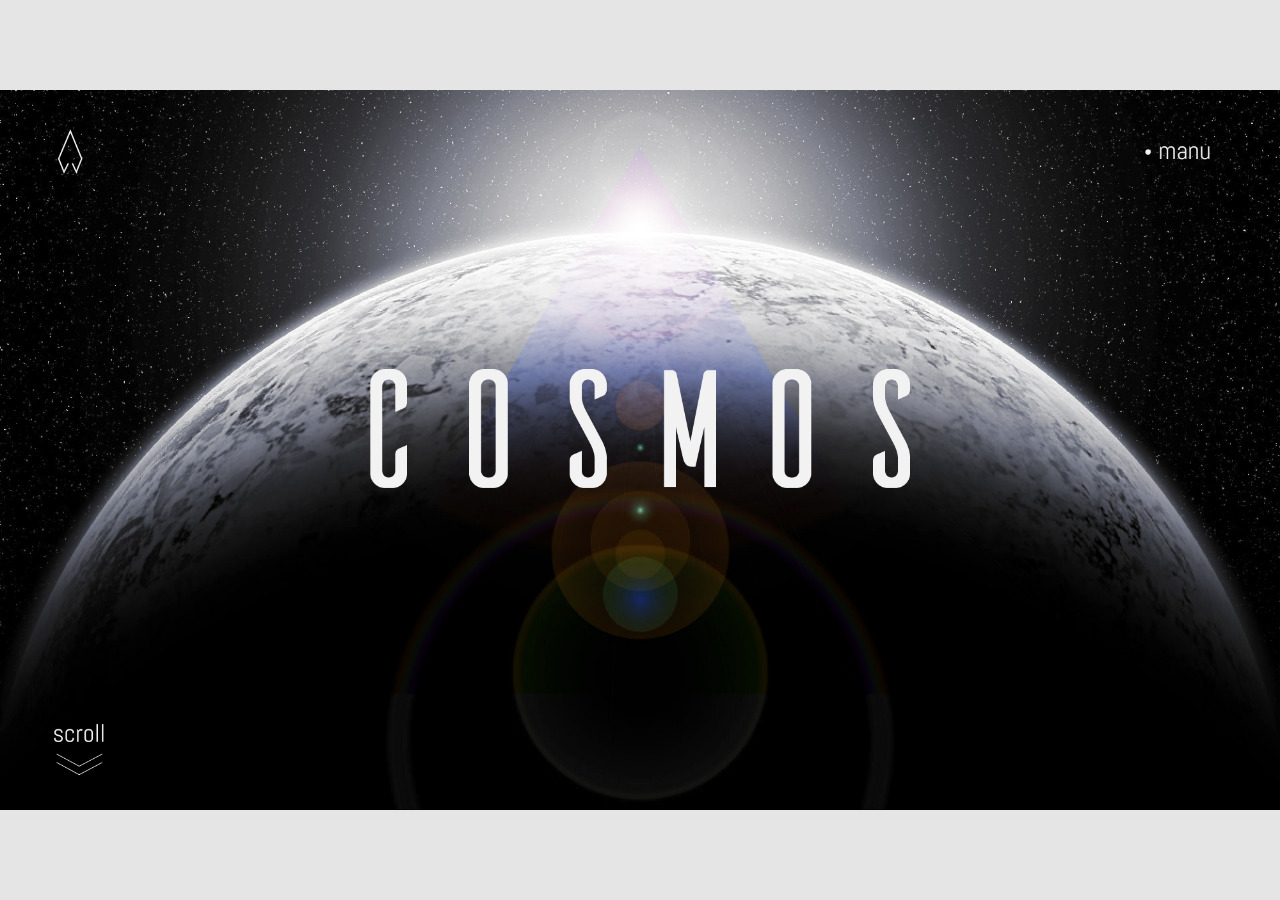
==== HW1/cosmos.html @ fed32595 "set bg picture" ====
<!DOCTYPE html>
<html>
  <head>
    <meta charset="utf-8">
    <meta content="width=device-width,initial-scale=1",name="viewport">
    <title>COSMOS</title>
    <link href="cosmos.css" rel="stylesheet" type="text/css">
  </head>

  <body>
    <div id="navbar"></div>
  </body>
</html>
---- HW1/cosmos.css ----
body {
  background: rgba(0, 0, 0, .1);
  margin: 10em; /* reset margin*/
  background-image: url("./image/1.jpg");
  background-attachment: fixed;
  background-repeat: no-repeat;
  background-position: center;
  background-size: contain;
}

img{
  width: auto;
  height: auto;
  max-width: 100%;
  max-height: 100%;
}

#navbar {
  line-height: 0;
  padding: 5px 0;
  top: 0;
}

#background {
  position: fixed;
  top: 50%;
  left: 50%;
  z-index: -99;
}
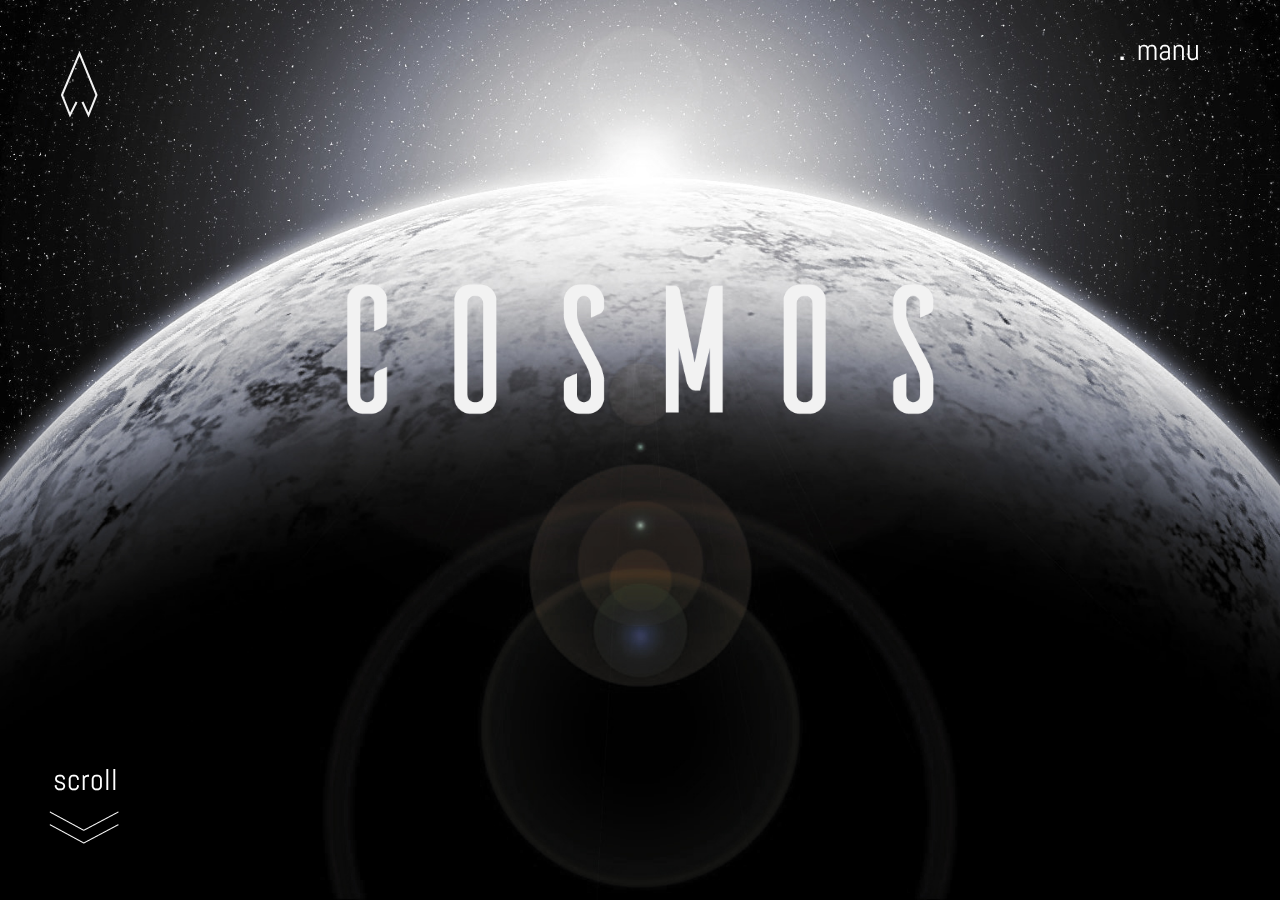
==== commit 033c6d53: "first page completed" ====
--- a/HW1/cosmos.html
+++ b/HW1/cosmos.html
@@ -4,10 +4,23 @@
     <meta charset="utf-8">
     <meta content="width=device-width,initial-scale=1",name="viewport">
     <title>COSMOS</title>
+    <link href='https://fonts.googleapis.com/css?family=Abel' rel='stylesheet'>
     <link href="cosmos.css" rel="stylesheet" type="text/css">
   </head>
 
   <body>
-    <div id="navbar"></div>
+    <div id="navbar">
+      <span id="arrow">
+        <img src="image/arrow.png">
+      </span>
+      <span id="scroll">
+        <span>scroll</span>
+        <img src="image/scroll.png">
+      </span>
+      <span id="manu">．manu</span>
+    </div>
+    <div style="position:relative;top:240px">
+      <img id="cover" src="image/cosmos.png" style="display:block; margin:auto">
+    </div>
   </body>
 </html>
--- a/HW1/cosmos.css
+++ b/HW1/cosmos.css
@@ -1,11 +1,11 @@
 body {
   background: rgba(0, 0, 0, .1);
-  margin: 10em; /* reset margin*/
-  background-image: url("./image/1.jpg");
+ /* margin: 10em;  reset margin*/
+  background-image: url("./image/1-1.png");
   background-attachment: fixed;
   background-repeat: no-repeat;
-  background-position: center;
-  background-size: contain;
+  background-position: center,top;
+  background-size: cover;
 }
 
 img{
@@ -27,4 +27,38 @@
   left: 50%;
   z-index: -99;
 }
-    
+
+#arrow {
+ position:fixed;
+ top:50px;
+ left:60px;
+}
+
+#manu {
+  font-family:'abel';
+  font-size:30px;
+  color:white;
+  position:fixed;
+  top:50px;
+  right:80px;
+}
+
+#scroll {
+  position:fixed;
+  bottom:50px;
+  left:30px;
+}
+
+#scroll span{
+  font-family:'Abel';
+  font-size:30px;
+  position:absolute;
+  color:white;
+  bottom:70px;
+  left:23px;
+}
+
+#cover {
+  width:750px;
+  height:auto;
+}
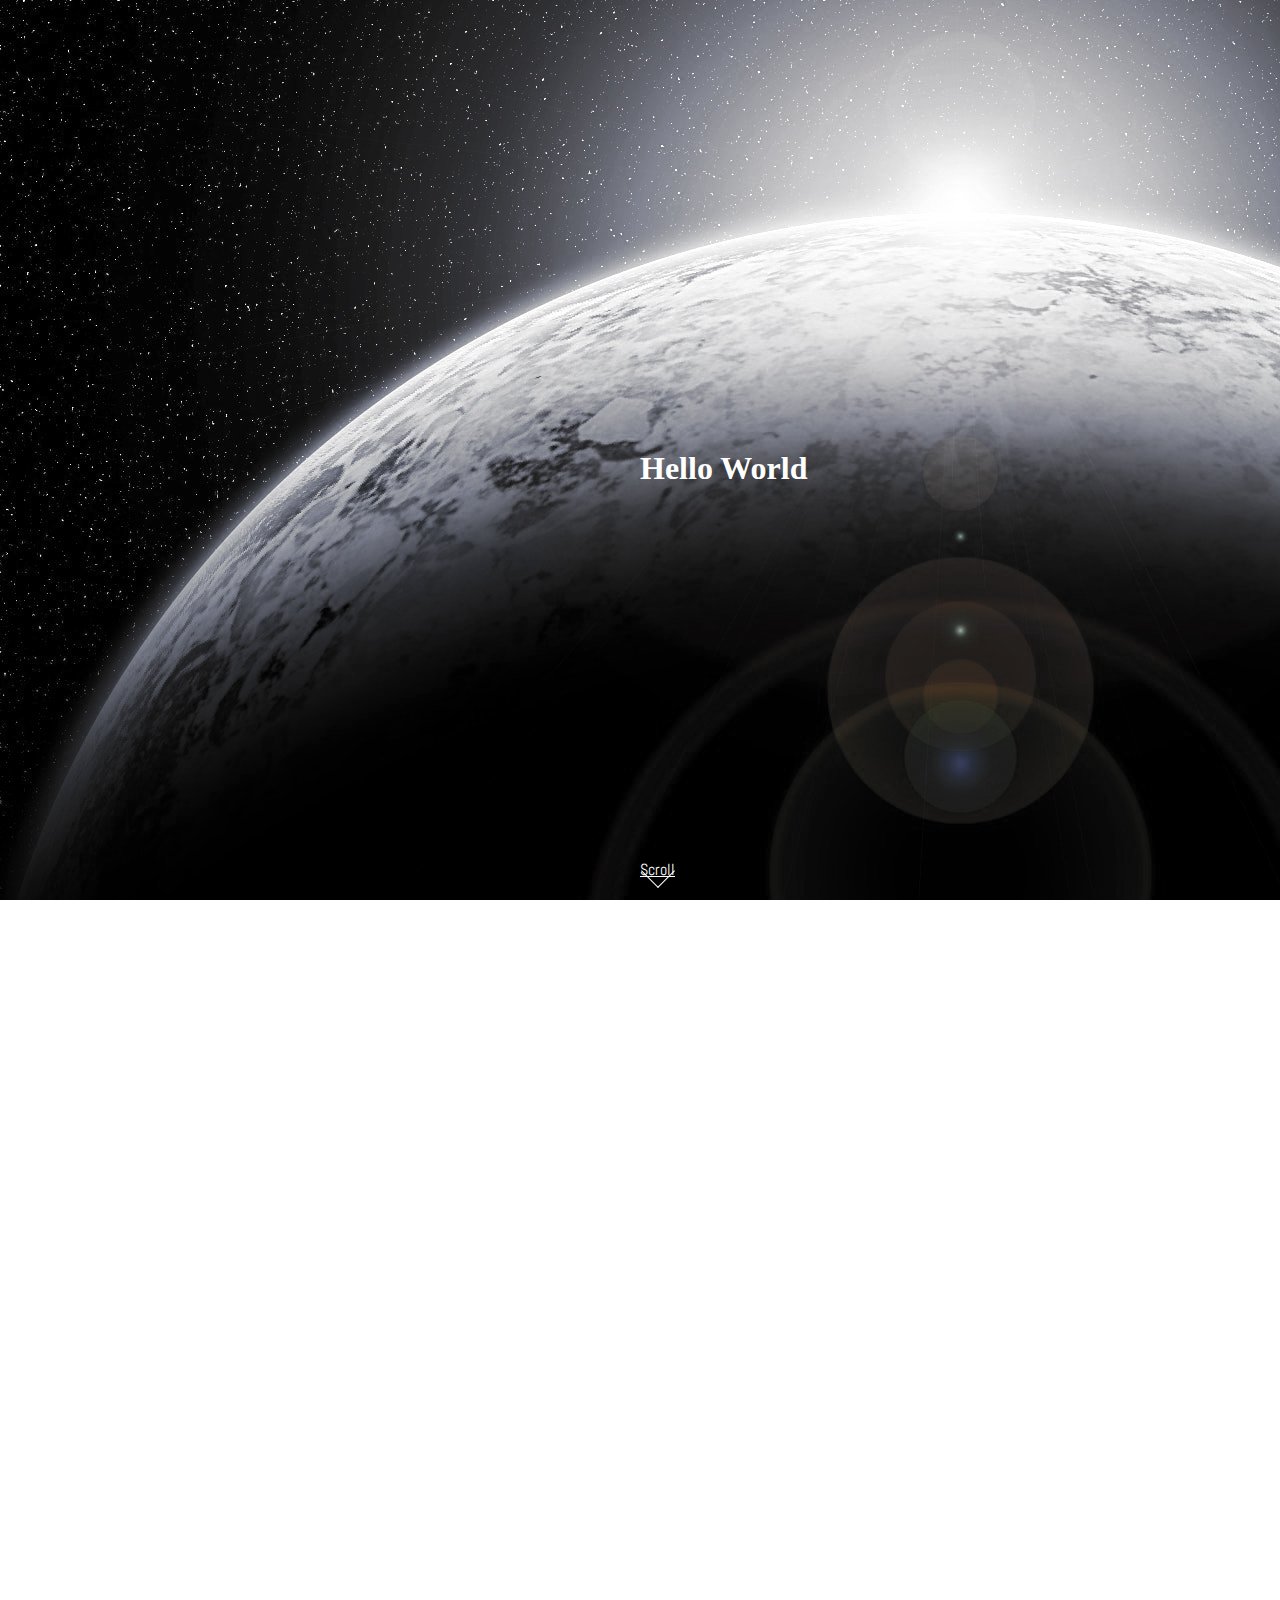
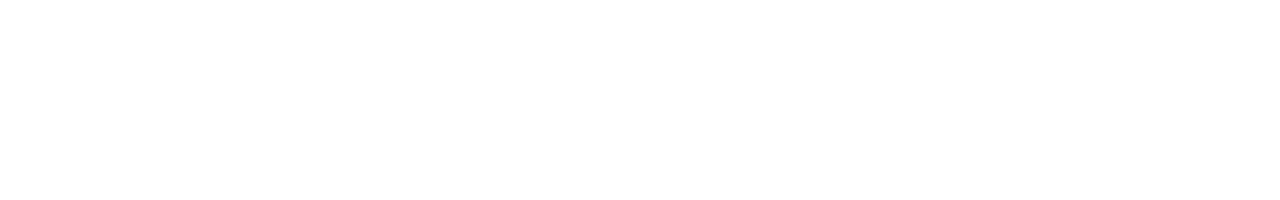
==== commit bd29709d: "fixing..." ====
--- a/HW1/cosmos.html
+++ b/HW1/cosmos.html
@@ -7,20 +7,13 @@
     <link href='https://fonts.googleapis.com/css?family=Abel' rel='stylesheet'>
     <link href="cosmos.css" rel="stylesheet" type="text/css">
   </head>
-
   <body>
-    <div id="navbar">
-      <span id="arrow">
-        <img src="image/arrow.png">
-      </span>
-      <span id="scroll">
-        <span>scroll</span>
-        <img src="image/scroll.png">
-      </span>
-      <span id="manu">．manu</span>
-    </div>
-    <div style="position:relative;top:240px">
-      <img id="cover" src="image/cosmos.png" style="display:block; margin:auto">
-    </div>
+    <section id="section01" class="demo">
+      <h1>Hello World</h1>
+      <a href="section02"><span></span>Scroll</a>
+    </section>
+    <section id="section02" class="demo">
+      <a href="section03"><span></span>Scroll</a>
+    </section>
   </body>
 </html>
--- a/HW1/cosmos.css
+++ b/HW1/cosmos.css
@@ -1,64 +1,92 @@
-body {
+html, body {
+  height: 100%;
+  /*
   background: rgba(0, 0, 0, .1);
- /* margin: 10em;  reset margin*/
+  margin: 10em;  reset margin
   background-image: url("./image/1-1.png");
   background-attachment: fixed;
   background-repeat: no-repeat;
   background-position: center,top;
-  background-size: cover;
+  background-size: cover;*/
 }
-
+*{
+  margin: 0;
+  padding: 0;
+}
+/*
 img{
   width: auto;
   height: auto;
   max-width: 100%;
   max-height: 100%;
+}*/
+
+section{
+  background: center center/cover no-repeat;
+  position: relative;
+  width:100%;
+  height:100%;
 }
 
-#navbar {
-  line-height: 0;
-  padding: 5px 0;
-  top: 0;
+section::after {
+  position: absolute;
+  bottom: 0;
+  left: 0;
+  content: '';
+  width: 100%;
+  height: 100%;/*
+  background: -webkit-linear-gradient(top,rgba(0,0,0,0) 0,rgba(0,0,0,.8) 80%,rgba(0,0,0,.8) 100%);
+  background: linear-gradient(to bottom,rgba(0,0,0,0) 0,rgba(0,0,0,.8) 80%,rgba(0,0,0,.8) 100%);
+	*/
 }
 
-#background {
-  position: fixed;
+section h1 {
+  position: absolute;
   top: 50%;
-  left: 50%;
-  z-index: -99;
+  left: 50%;/*
+  -webkit-transform: translate(-50%, -50%);
+  transform: translate(-50%, -50%);*/
+  color: #fff;
+  /*font : normal 300 64px/1 'Josefin Sans', sans-serif;*/
+  text-align: center;
 }
 
-#arrow {
- position:fixed;
- top:50px;
- left:60px;
+#section01 {
+  background: url(./image/1-1.png);
+}
+#section02 {
+  background: url(./image/4-1.png);
 }
 
-#manu {
-  font-family:'abel';
-  font-size:30px;
-  color:white;
-  position:fixed;
-  top:50px;
-  right:80px;
+
+
+.demo a {
+  position: absolute;
+  bottom: 20px;
+  left: 50%;
+  z-index: 2;
+  display: inline-block;/*
+  -webkit-transform: translate(0, -50%);
+  transform: translate(0, -50%);*/
+  color: #fff;
+  font-family : 'abel';/*
+  letter-spacing: .1em;
+  text-decoration: none;
+  transition: opacity .3s;*/
 }
-
-#scroll {
-  position:fixed;
-  bottom:50px;
-  left:30px;
+#section a{
+  padding-top:60px;
 }
-
-#scroll span{
-  font-family:'Abel';
-  font-size:30px;
-  position:absolute;
-  color:white;
-  bottom:70px;
-  left:23px;
+#section01 a span {
+  position: absolute;
+  top: 0;
+  left: 50%;
+  width: 24px;
+  height: 24px;
+  margin-left: -12px;
+  border-left: 1px solid #fff;
+  border-bottom: 1px solid #fff;
+  -webkit-transform: rotate(-45deg);
+  transform: rotate(-45deg);
+  box-sizing: border-box;
 }
-
-#cover {
-  width:750px;
-  height:auto;
-}
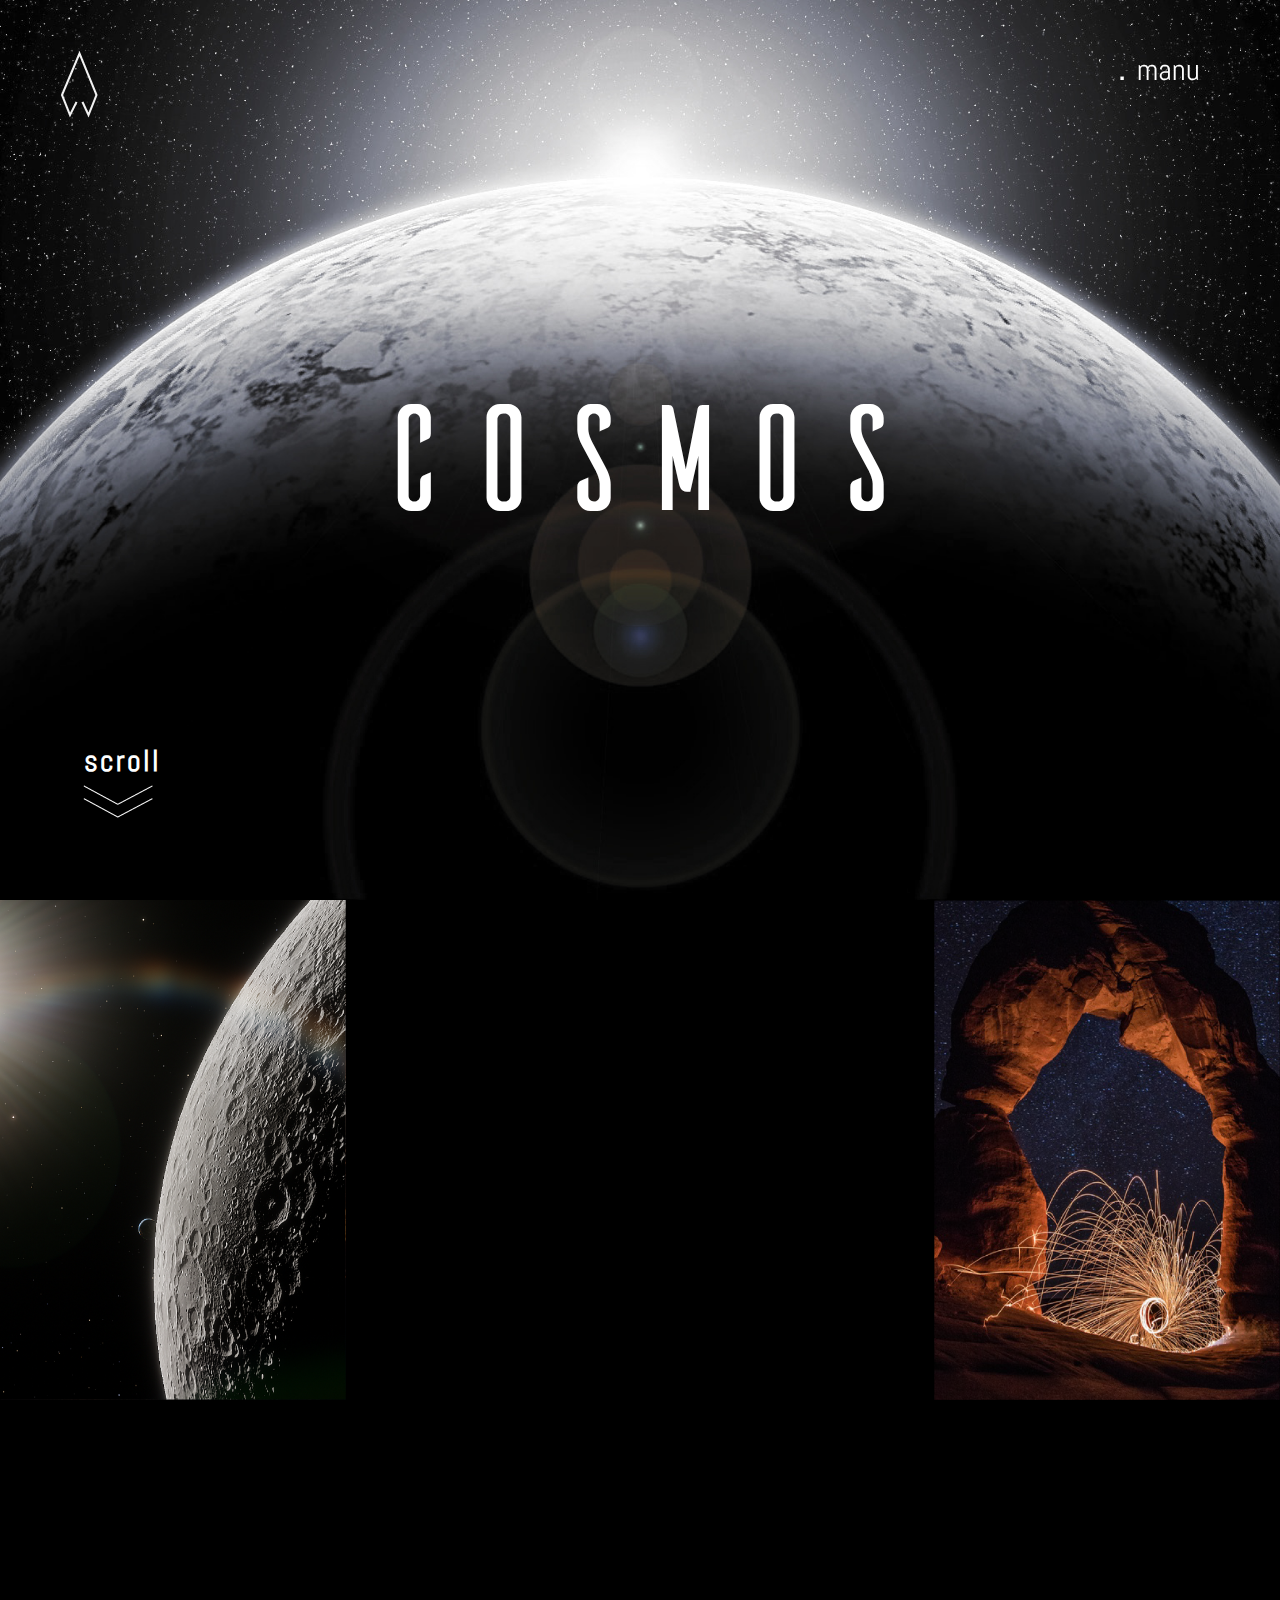
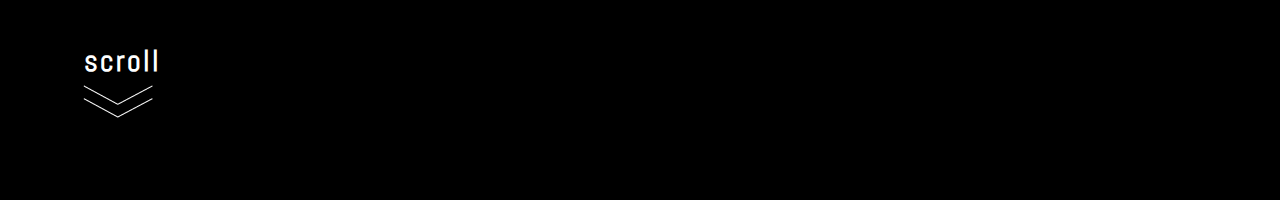
==== commit 7d8e4bde: "Modified first page" ====
--- a/HW1/cosmos.html
+++ b/HW1/cosmos.html
@@ -8,12 +8,27 @@
     <link href="cosmos.css" rel="stylesheet" type="text/css">
   </head>
   <body>
+    <span id="arrow">
+      <img src="image/arrow.png">
+    </span>
+    <span id="manu">．manu</span>
     <section id="section01" class="demo">
-      <h1>Hello World</h1>
-      <a href="section02"><span></span>Scroll</a>
+      <h1>COSMOS</h1>
+      <a href="#section02">
+        <h3>scroll</h3>
+        <img src="image/scroll.png">
+      </a>
     </section>
     <section id="section02" class="demo">
-      <a href="section03"><span></span>Scroll</a>
+      <div>
+        <img src="image/p2_1.png" id="p2_1">
+        <img src="image/p2_2.png" id="p2_2">
+        <img src="image/p2_3.png" id="p2_3">
+      </div>
+      <a href="#section03">
+        <h3>scroll</h3>
+        <img src="image/scroll.png">
+      </a>
     </section>
   </body>
 </html>
--- a/HW1/cosmos.css
+++ b/HW1/cosmos.css
@@ -1,33 +1,29 @@
+
+@font-face {
+  font-family: Aileron;
+  src: url("font/Ailerons/Ailerons.otf")format("opentype"),
+       url("font/Ailerons/Ailerons.woff")format("woff"),
+       url("fonr/Ailerons/Ailerons.ttf")format("truetype"),
+       url("font/Ailerons/Ailerons.eot")format("embedded-opentype");
+}
+
 html, body {
   height: 100%;
-  /*
-  background: rgba(0, 0, 0, .1);
-  margin: 10em;  reset margin
-  background-image: url("./image/1-1.png");
-  background-attachment: fixed;
-  background-repeat: no-repeat;
-  background-position: center,top;
-  background-size: cover;*/
 }
 *{
   margin: 0;
   padding: 0;
 }
-/*
-img{
-  width: auto;
-  height: auto;
-  max-width: 100%;
-  max-height: 100%;
-}*/
 
 section{
-  background: center center/cover no-repeat;
   position: relative;
+  background-position: center,top;
+  background-repeat: no-repeat;
+  background-size: cover;
   width:100%;
   height:100%;
 }
-
+/*
 section::after {
   position: absolute;
   bottom: 0;
@@ -37,49 +33,57 @@
   height: 100%;/*
   background: -webkit-linear-gradient(top,rgba(0,0,0,0) 0,rgba(0,0,0,.8) 80%,rgba(0,0,0,.8) 100%);
   background: linear-gradient(to bottom,rgba(0,0,0,0) 0,rgba(0,0,0,.8) 80%,rgba(0,0,0,.8) 100%);
-	*/
+	
+}*/
+
+#section01 h1 {
+  position: absolute;
+  font-family: 'Aileron';
+  top: 50%;
+  left: 50%;
+  z-index: 2;
+  font-weight:lighter;
+  transform:translate(-50%,-50%);
+  color: #fff;
+  text-align: center;
+  font-size:150px;
+  white-space: nowrap;
+}
+#section01 {
+  background-image: url(image/1-1.png);
 }
 
-section h1 {
-  position: absolute;
-  top: 50%;
-  left: 50%;/*
-  -webkit-transform: translate(-50%, -50%);
-  transform: translate(-50%, -50%);*/
-  color: #fff;
-  /*font : normal 300 64px/1 'Josefin Sans', sans-serif;*/
-  text-align: center;
-}
-
-#section01 {
-  background: url(./image/1-1.png);
-}
 #section02 {
-  background: url(./image/4-1.png);
+  background-image: url(image/black.png);
 }
 
 
 
 .demo a {
   position: absolute;
-  bottom: 20px;
-  left: 50%;
+  bottom: 70px;
+  left: 5%;
   z-index: 2;
   display: inline-block;/*
   -webkit-transform: translate(0, -50%);
   transform: translate(0, -50%);*/
   color: #fff;
-  font-family : 'abel';/*
+  font-family : 'abel';
+  font-size:20px;
   letter-spacing: .1em;
   text-decoration: none;
-  transition: opacity .3s;*/
+ /* transition: opacity .3s;*/
 }
-#section a{
+section a{
   padding-top:60px;
 }
-#section01 a span {
+section a h3{
   position: absolute;
-  top: 0;
+  bottom:50px;
+  left:20px;
+  font-size:30px;
+  /*
+  top: 30px;
   left: 50%;
   width: 24px;
   height: 24px;
@@ -88,5 +92,42 @@
   border-bottom: 1px solid #fff;
   -webkit-transform: rotate(-45deg);
   transform: rotate(-45deg);
-  box-sizing: border-box;
+  box-sizing: border-box;*/
 }
+
+#arrow{
+  position: fixed;
+  top: 50px;
+  left:60px;
+  z-index:100;
+
+}
+
+#manu{
+  position: fixed;
+  top:50px;
+  right:80px;
+  font-family:'abel';
+  font-size:30px;
+  color:white;
+  z-index:100
+}
+
+#p2_1{
+  position: absolute;
+  width:27%;
+  height:500px;
+  right:0;
+}
+#p2_2{
+  position: absolute;
+  width:27%;
+  height:500px;
+  margin:0 auto;
+}
+#p2_3{
+  position: absolute;
+  width:27%;
+  height:500px;
+  left:0;
+}
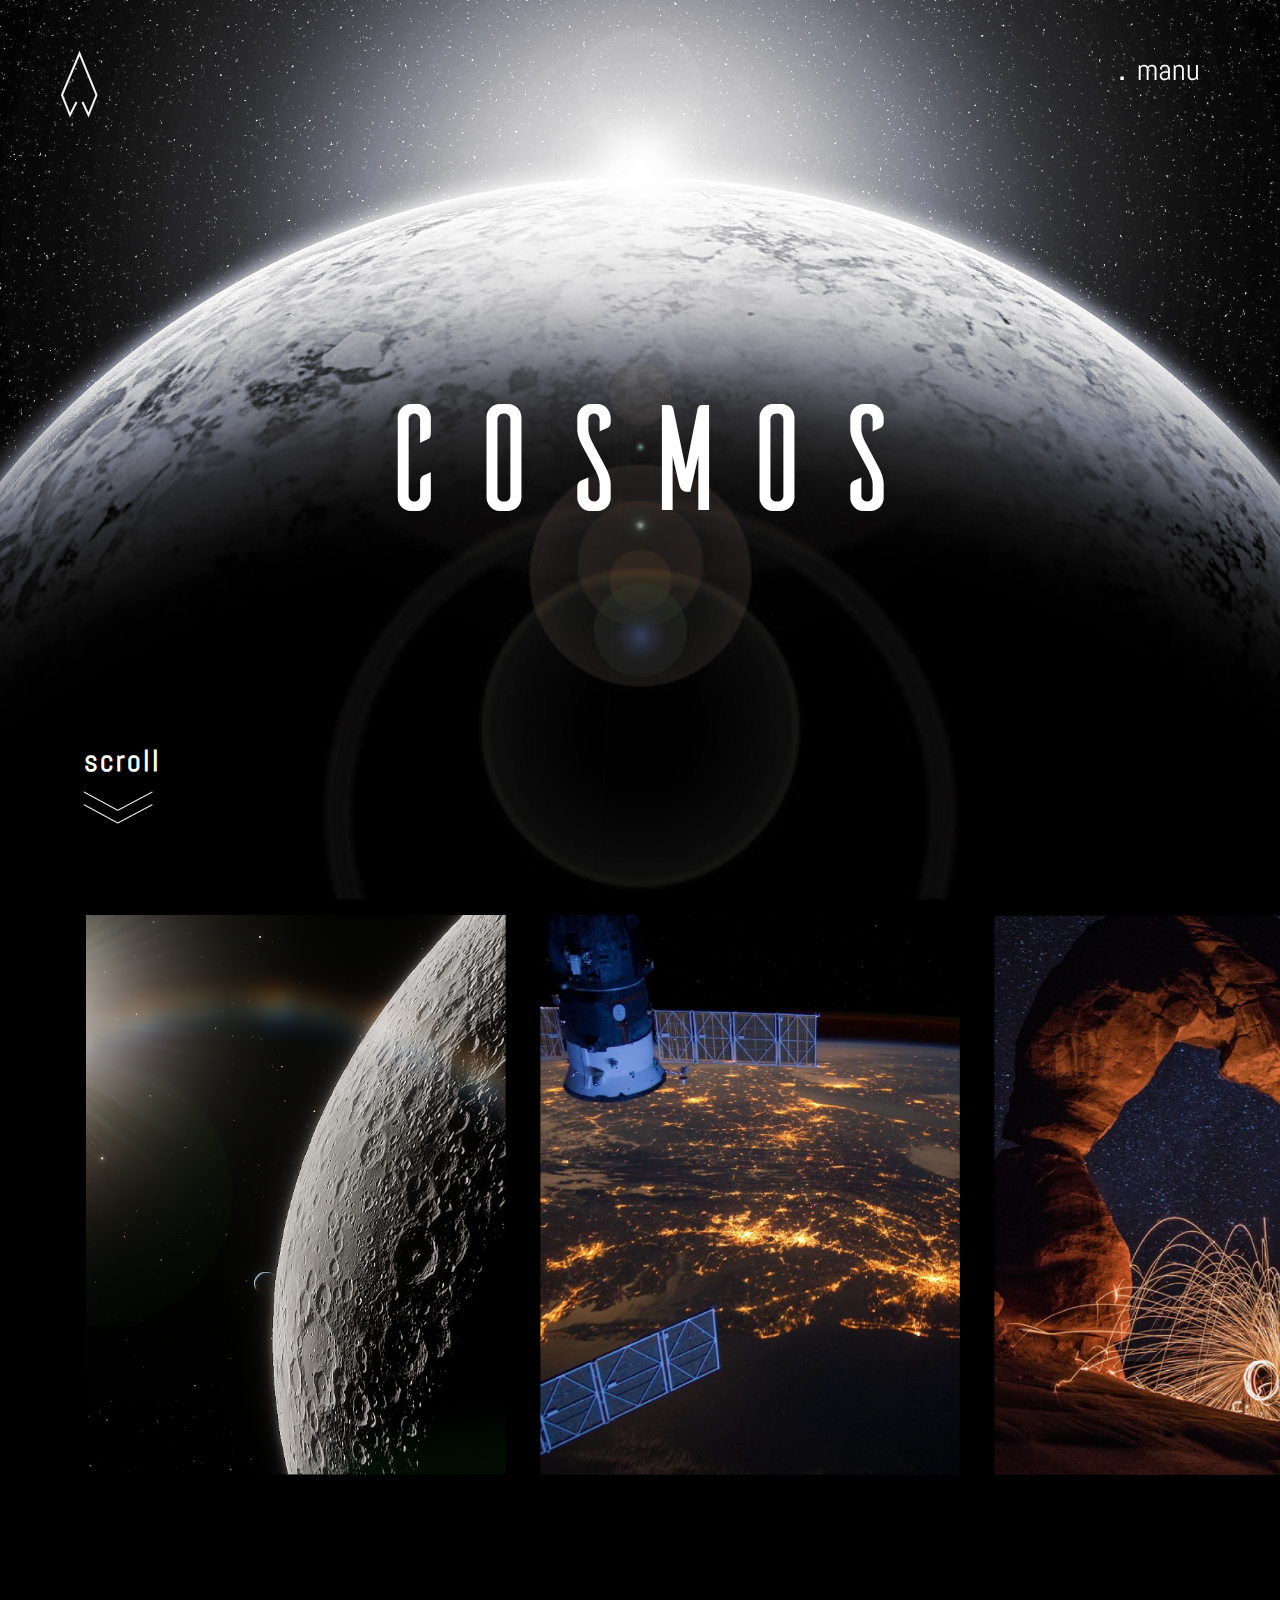
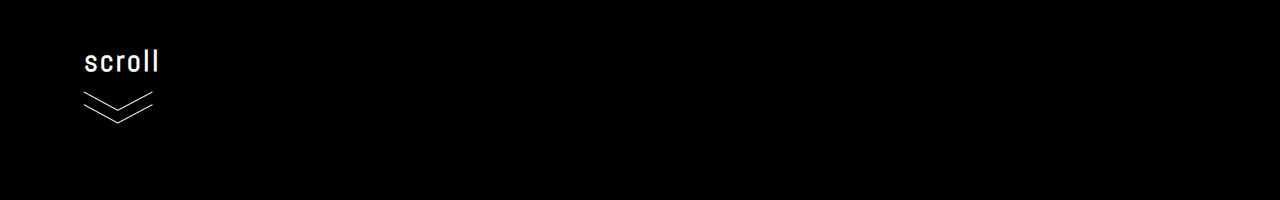
==== commit 65097922: "layout of second page" ====
--- a/HW1/cosmos.html
+++ b/HW1/cosmos.html
@@ -20,10 +20,16 @@
       </a>
     </section>
     <section id="section02" class="demo">
-      <div>
-        <img src="image/p2_1.png" id="p2_1">
-        <img src="image/p2_2.png" id="p2_2">
-        <img src="image/p2_3.png" id="p2_3">
+      <div class="container">
+        <div class="card">
+          <img src="image/p2_3.png">
+        </div>
+        <div class="card">
+          <img src="image/p2_2.png">
+        </div>
+        <div class="card">
+          <img src="image/p2_1.png">
+        </div>
       </div>
       <a href="#section03">
         <h3>scroll</h3>
--- a/HW1/cosmos.css
+++ b/HW1/cosmos.css
@@ -14,7 +14,11 @@
   margin: 0;
   padding: 0;
 }
-
+img{
+  display:block;
+  width:100%;
+  height:auto;
+}
 section{
   position: relative;
   background-position: center,top;
@@ -113,21 +117,15 @@
   z-index:100
 }
 
-#p2_1{
-  position: absolute;
-  width:27%;
-  height:500px;
-  right:0;
+.container{
+  width:1500px;
+  margin:0 auto;
+  text-align:center;
 }
-#p2_2{
-  position: absolute;
-  width:27%;
-  height:500px;
-  margin:0 auto;
+.card{
+  position:relative;
+  width:420px;
+  display: inline-block;
+  margin:15px;
 }
-#p2_3{
-  position: absolute;
-  width:27%;
-  height:500px;
-  left:0;
-}
+
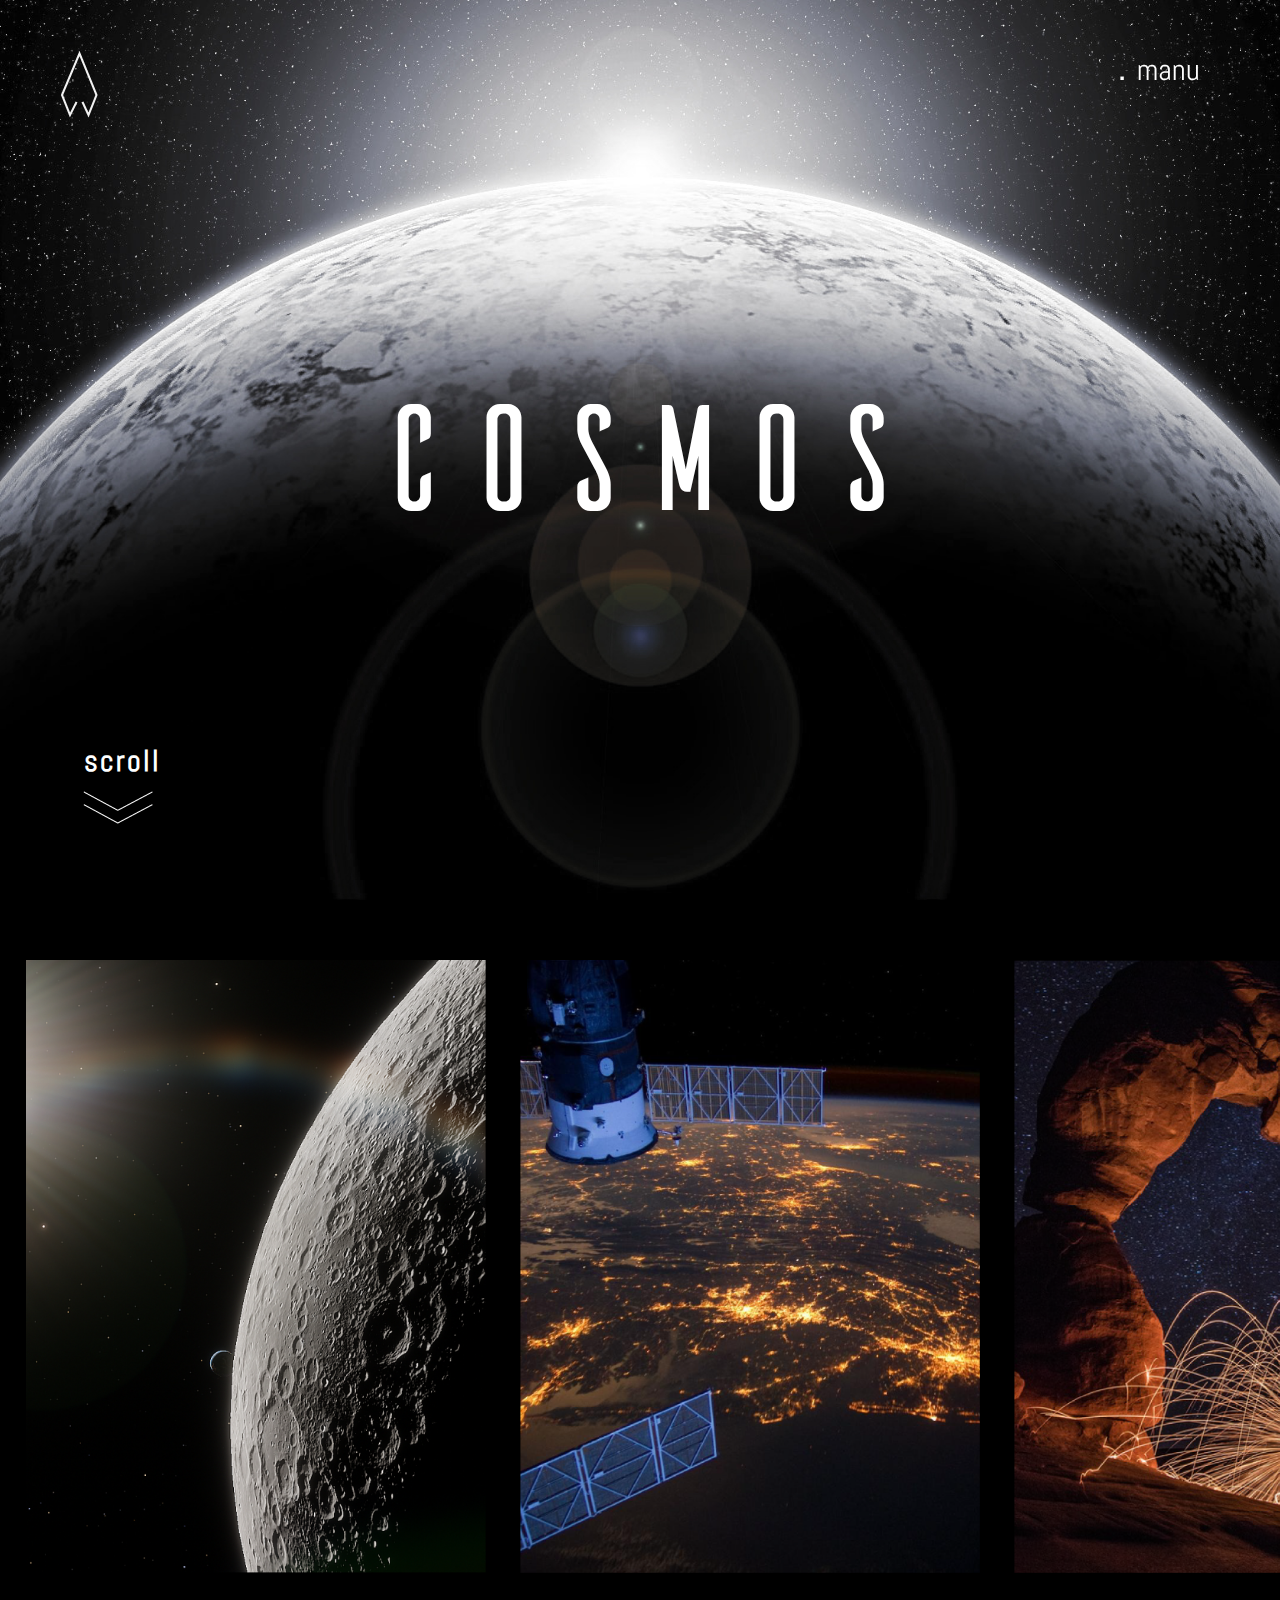
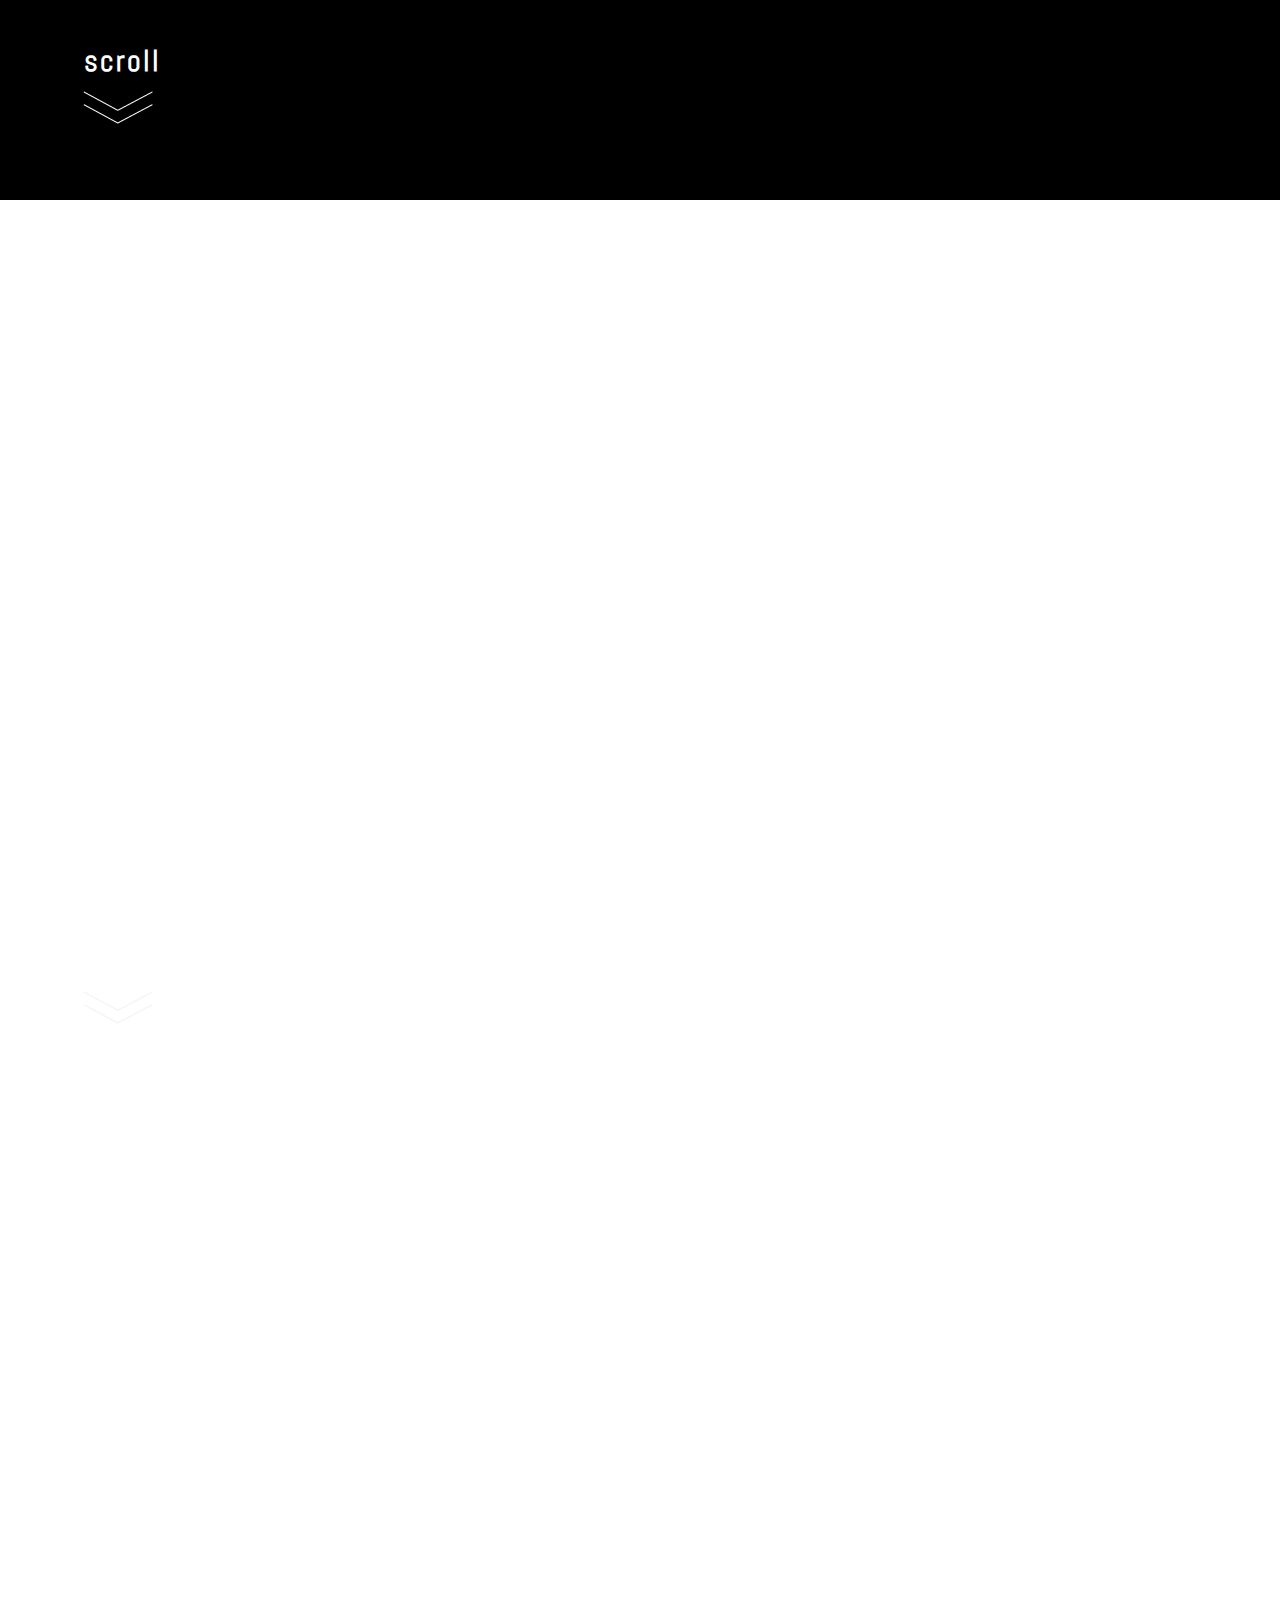
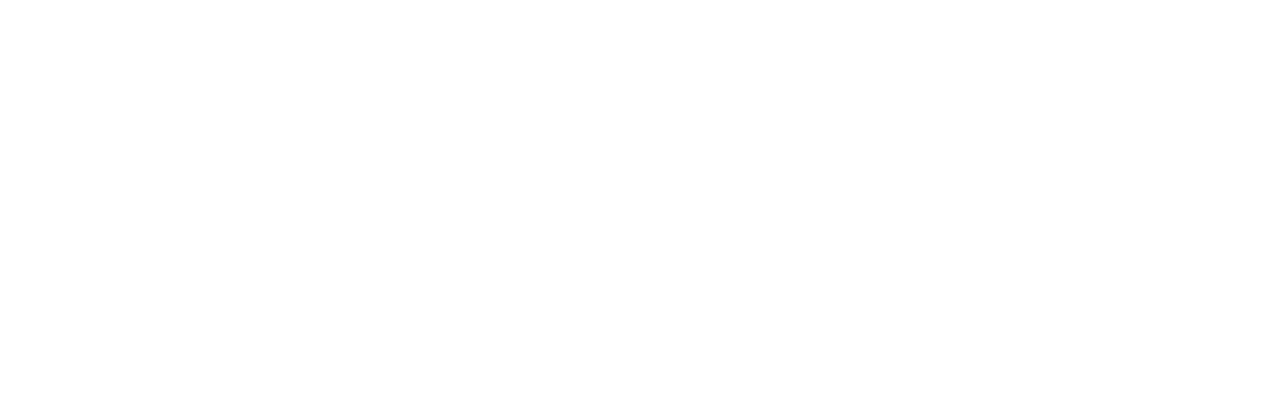
==== commit e67b3476: "basic page setup complete with little animation" ====
--- a/HW1/cosmos.html
+++ b/HW1/cosmos.html
@@ -6,6 +6,8 @@
     <title>COSMOS</title>
     <link href='https://fonts.googleapis.com/css?family=Abel' rel='stylesheet'>
     <link href="cosmos.css" rel="stylesheet" type="text/css">
+    <script src="jquery-3.4.1.min.js"></script>
+    <script src="cosmos.js"></script>
   </head>
   <body>
     <span id="arrow">
@@ -36,5 +38,14 @@
         <img src="image/scroll.png">
       </a>
     </section>
+    <section id="section03" class="demo"> 
+      <a href="#section04">
+        <h3>scroll</h3>
+        <img src="image/scroll.png">
+      </a>
+    </section>
+    <section id="section04" class="demo">
+      <h1>RESERVE NOW</h1>
+    </section>
   </body>
 </html>
--- a/HW1/cosmos.css
+++ b/HW1/cosmos.css
@@ -61,8 +61,28 @@
   background-image: url(image/black.png);
 }
 
+#section03 {
+  background-image: url(image/3-1.png);
+}
 
+#section04 {
+  background-image: url(image/4-1.png)
+}
+#section04 h1{
+  position: absolute;
+  font-family: 'Aileron';
+  top: 50%;
+  left: 50%;
+  z-index: 2;
+  transform:translate(-50%,-50%);
+  font-weight:lighter;
+  border-bottom: 7px solid white;
+  color: #fff;
+  text-align: center;
+  font-size:150px;
+  white-space: nowrap;
 
+}
 .demo a {
   position: absolute;
   bottom: 70px;
@@ -124,8 +144,8 @@
 }
 .card{
   position:relative;
-  width:420px;
+  width:460px;
   display: inline-block;
-  margin:15px;
+  margin:60px 15px;
 }
 
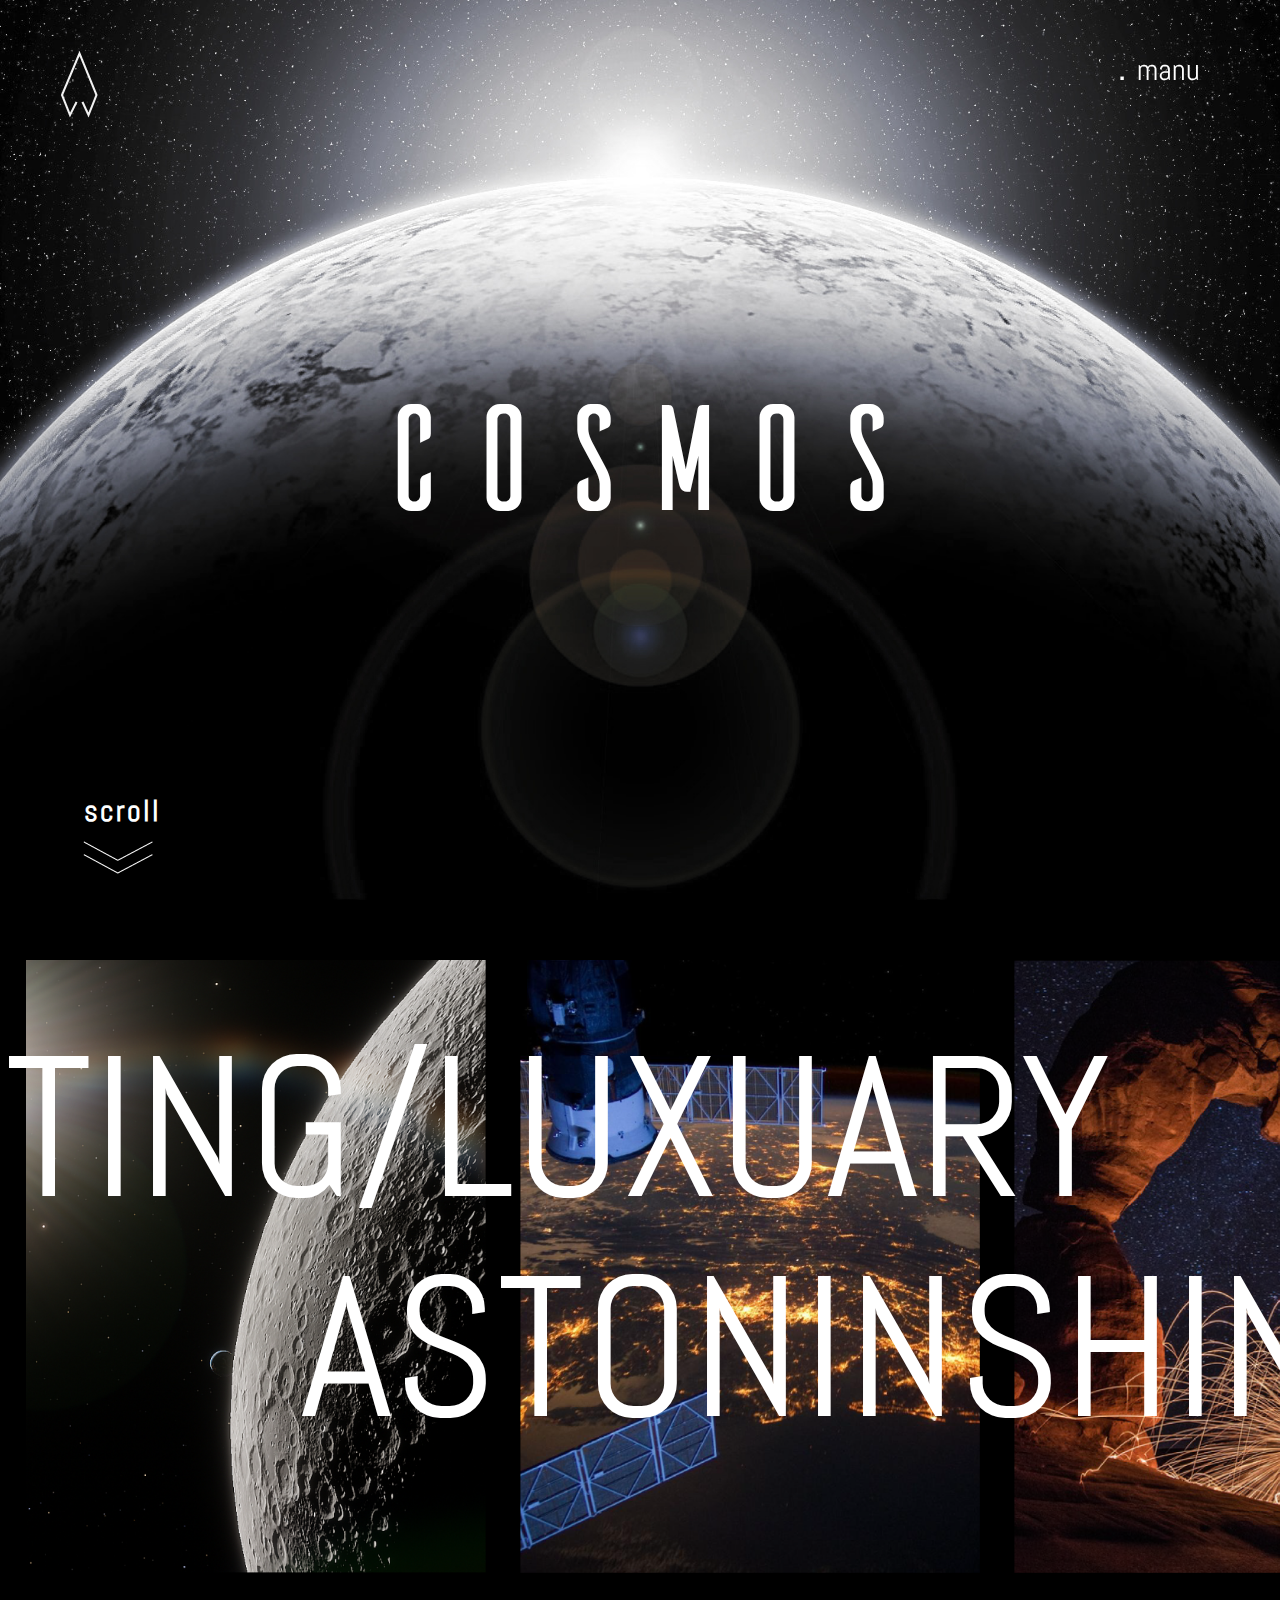
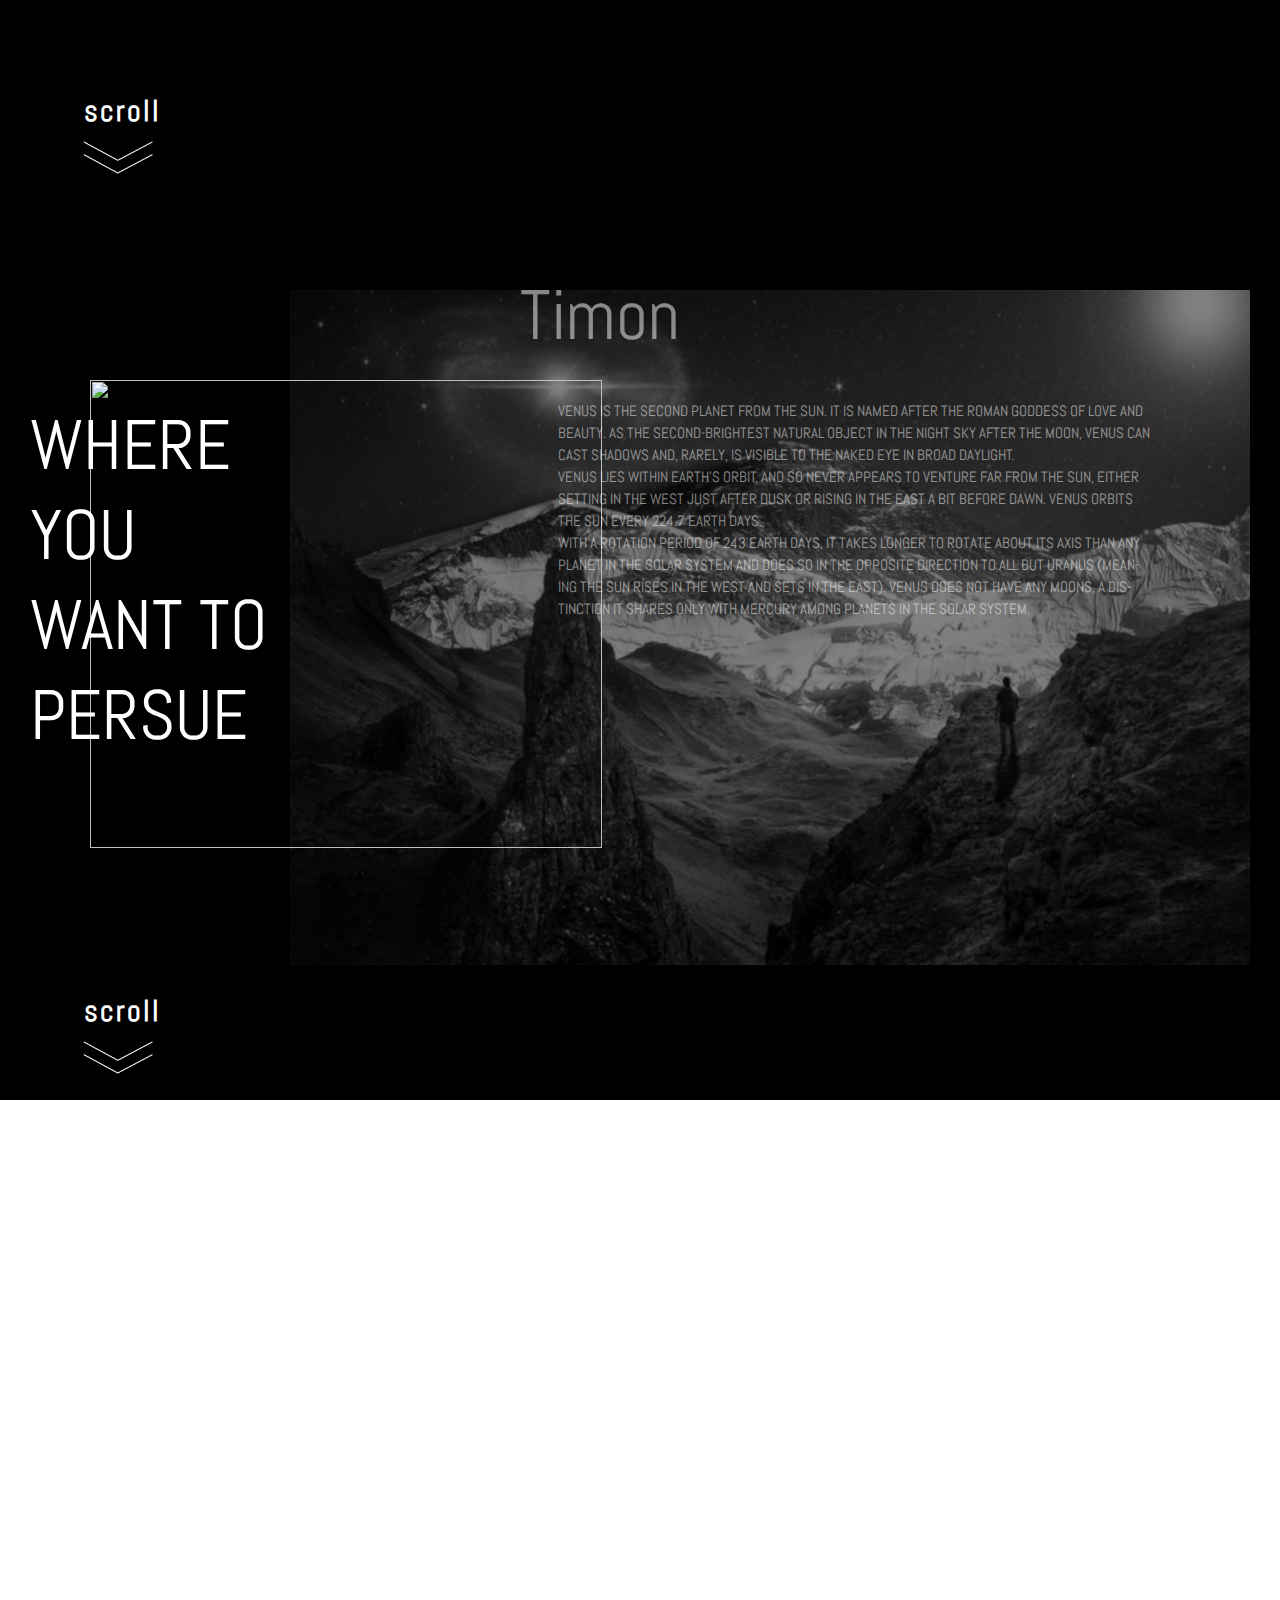
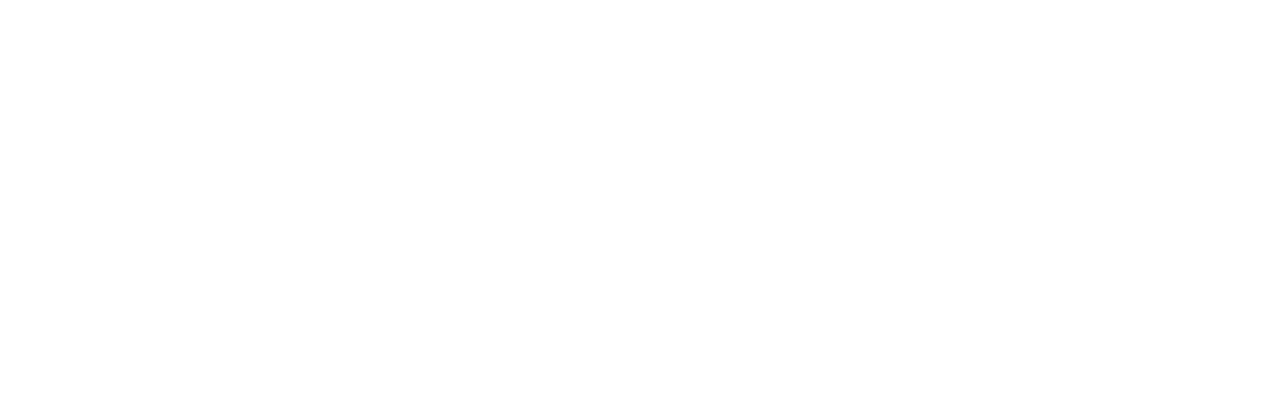
==== commit a47235f6: "stage 1 finished" ====
--- a/HW1/cosmos.html
+++ b/HW1/cosmos.html
@@ -11,13 +11,17 @@
   </head>
   <body>
     <span id="arrow">
-      <img src="image/arrow.png">
+      <a href="#section01">
+        <img class="halo" src="image/arrow.png">
+      </a>
     </span>
-    <span id="manu">．manu</span>
+    <span id="manu">
+      <a href="#section03" class="halo">．manu</a>
+    </span>
     <section id="section01" class="demo">
       <h1>COSMOS</h1>
       <a href="#section02">
-        <h3>scroll</h3>
+        <h3 class="halo">scroll</h3>
         <img src="image/scroll.png">
       </a>
     </section>
@@ -33,19 +37,38 @@
           <img src="image/p2_1.png">
         </div>
       </div>
+      <h1 id="pg2_text_left" class="pg2_text">TING/LUXUARY</h1>
+      <h1 id="pg2_text_right" class="pg2_text">ASTONINSHING</h1>
       <a href="#section03">
-        <h3>scroll</h3>
+        <h3 class="halo">scroll</h3>
         <img src="image/scroll.png">
       </a>
     </section>
     <section id="section03" class="demo"> 
       <a href="#section04">
-        <h3>scroll</h3>
+        <h3 class="halo">scroll</h3>
         <img src="image/scroll.png">
-      </a>
+      </a> 
+      <div class="middle">
+        <img id="pg3_left" src="image/3-1.png">
+        <img id="pg3_right" src="image/3-2.png">
+        <h1 id="pg3_text_left" class="halo">WHERE<br>YOU<br>WANT TO<br>PERSUE</h1>
+        <h1 id="pg3_text_timon">Timon</h1>
+        <h1 id="pg3_text_right">VENUS IS THE SECOND PLANET FROM THE SUN. IT IS NAMED AFTER THE ROMAN GODDESS OF LOVE AND
+          <br> BEAUTY. AS THE SECOND-BRIGHTEST NATURAL OBJECT IN THE NIGHT SKY AFTER THE MOON, VENUS CAN
+          <br>CAST SHADOWS AND, RARELY, IS VISIBLE TO THE NAKED EYE IN BROAD DAYLIGHT.
+          <br>VENUS LIES WITHIN EARTH'S ORBIT, AND SO NEVER APPEARS TO VENTURE FAR FROM THE SUN, EITHER
+          <br>SETTING IN THE WEST JUST AFTER DUSK OR RISING IN THE EAST A BIT BEFORE DAWN. VENUS ORBITS
+          <br>THE SUN EVERY 224.7 EARTH DAYS.
+          <br> WITH A ROTATION PERIOD OF 243 EARTH DAYS, IT TAKES LONGER TO ROTATE ABOUT ITS AXIS THAN ANY
+          <br>PLANET IN THE SOLAR SYSTEM AND DOES SO IN THE OPPOSITE DIRECTION TO ALL BUT URANUS (MEAN-
+          <br>ING THE SUN RISES IN THE WEST AND SETS IN THE EAST). VENUS DOES NOT HAVE ANY MOONS, A DIS-
+          <br>TINCTION IT SHARES ONLY WITH MERCURY AMONG PLANETS IN THE SOLAR SYSTEM.
+        <h1>
+      </div>
     </section>
     <section id="section04" class="demo">
-      <h1>RESERVE NOW</h1>
+      <h1 class="halo">RESERVE NOW</h1>
     </section>
   </body>
 </html>
--- a/HW1/cosmos.css
+++ b/HW1/cosmos.css
@@ -27,18 +27,6 @@
   width:100%;
   height:100%;
 }
-/*
-section::after {
-  position: absolute;
-  bottom: 0;
-  left: 0;
-  content: '';
-  width: 100%;
-  height: 100%;/*
-  background: -webkit-linear-gradient(top,rgba(0,0,0,0) 0,rgba(0,0,0,.8) 80%,rgba(0,0,0,.8) 100%);
-  background: linear-gradient(to bottom,rgba(0,0,0,0) 0,rgba(0,0,0,.8) 80%,rgba(0,0,0,.8) 100%);
-	
-}*/
 
 #section01 h1 {
   position: absolute;
@@ -62,7 +50,7 @@
 }
 
 #section03 {
-  background-image: url(image/3-1.png);
+  background-image: url(image/black.png);
 }
 
 #section04 {
@@ -83,9 +71,14 @@
   white-space: nowrap;
 
 }
+
+.halo:hover{
+  filter: drop-shadow(5px 5px 30px  white); 
+}
+
 .demo a {
   position: absolute;
-  bottom: 70px;
+  bottom: 20px;
   left: 5%;
   z-index: 2;
   display: inline-block;/*
@@ -98,6 +91,36 @@
   text-decoration: none;
  /* transition: opacity .3s;*/
 }
+
+#pg3_left{
+  position: absolute;
+  background-size: cover; /*Make the bk fullfill the screen*/
+  width: 100vw; 
+  height: 100vh;
+  margin-top: 20vh;
+  margin-left: 7vw;
+  height: 52vh;
+  width: 40vw;
+  z-index: 2;
+}
+
+#pg3_right{
+  opacity:0.5;
+  position: absolute;
+  background-size: cover; /*Make the bk fullfill the screen*/
+  width: 100vw; 
+  height: 100vh;
+  margin-top:10vh;
+  right:30px;
+  height:75vh;
+  width:75vw;
+  z-index:1;
+}
+.middle{
+ 
+  position:relative;
+}
+
 section a{
   padding-top:60px;
 }
@@ -134,9 +157,13 @@
   font-family:'abel';
   font-size:30px;
   color:white;
-  z-index:100
-}
-
+  z-index:100;
+  text-decoration: none;
+}
+#manu a{
+  text-decoration: none;
+  color:white;
+}
 .container{
   width:1500px;
   margin:0 auto;
@@ -149,3 +176,53 @@
   margin:60px 15px;
 }
 
+#pg3_text_left{
+  position:absolute;
+  font-weight:lighter;
+  font-family:'abel';
+  font-size: 70px;
+  top:200px;
+  left:30px;
+  z-index:3;
+  color:white;
+}
+#pg3_text_timon{
+  opacity:0.5;
+  position:absolute;
+  font-weight:lighter;
+  font-family:'abel';
+  font-size: 70px;
+  top:70px;
+  right:600px;
+  z-index:3;
+  color:white;
+}
+
+#pg3_text_right{
+  position:absolute;
+  font-family:'abel';
+  font-size: 15px;
+  font-weight:lighter;
+  line-height:22px;
+  opacity:0.5;
+  top:200px;
+  right:130px;
+  z-index:3;
+  color:white;
+}
+.pg2_text{
+  position:absolute;
+  font-weight:lighter;
+  font-family:'abel';
+  font-size:200px;
+  color:white;
+  z-index=5;
+}
+#pg2_text_left{
+  left:5px;
+  top:100px;
+}
+#pg2_text_right{
+  left:300px;
+  top:320px;
+}
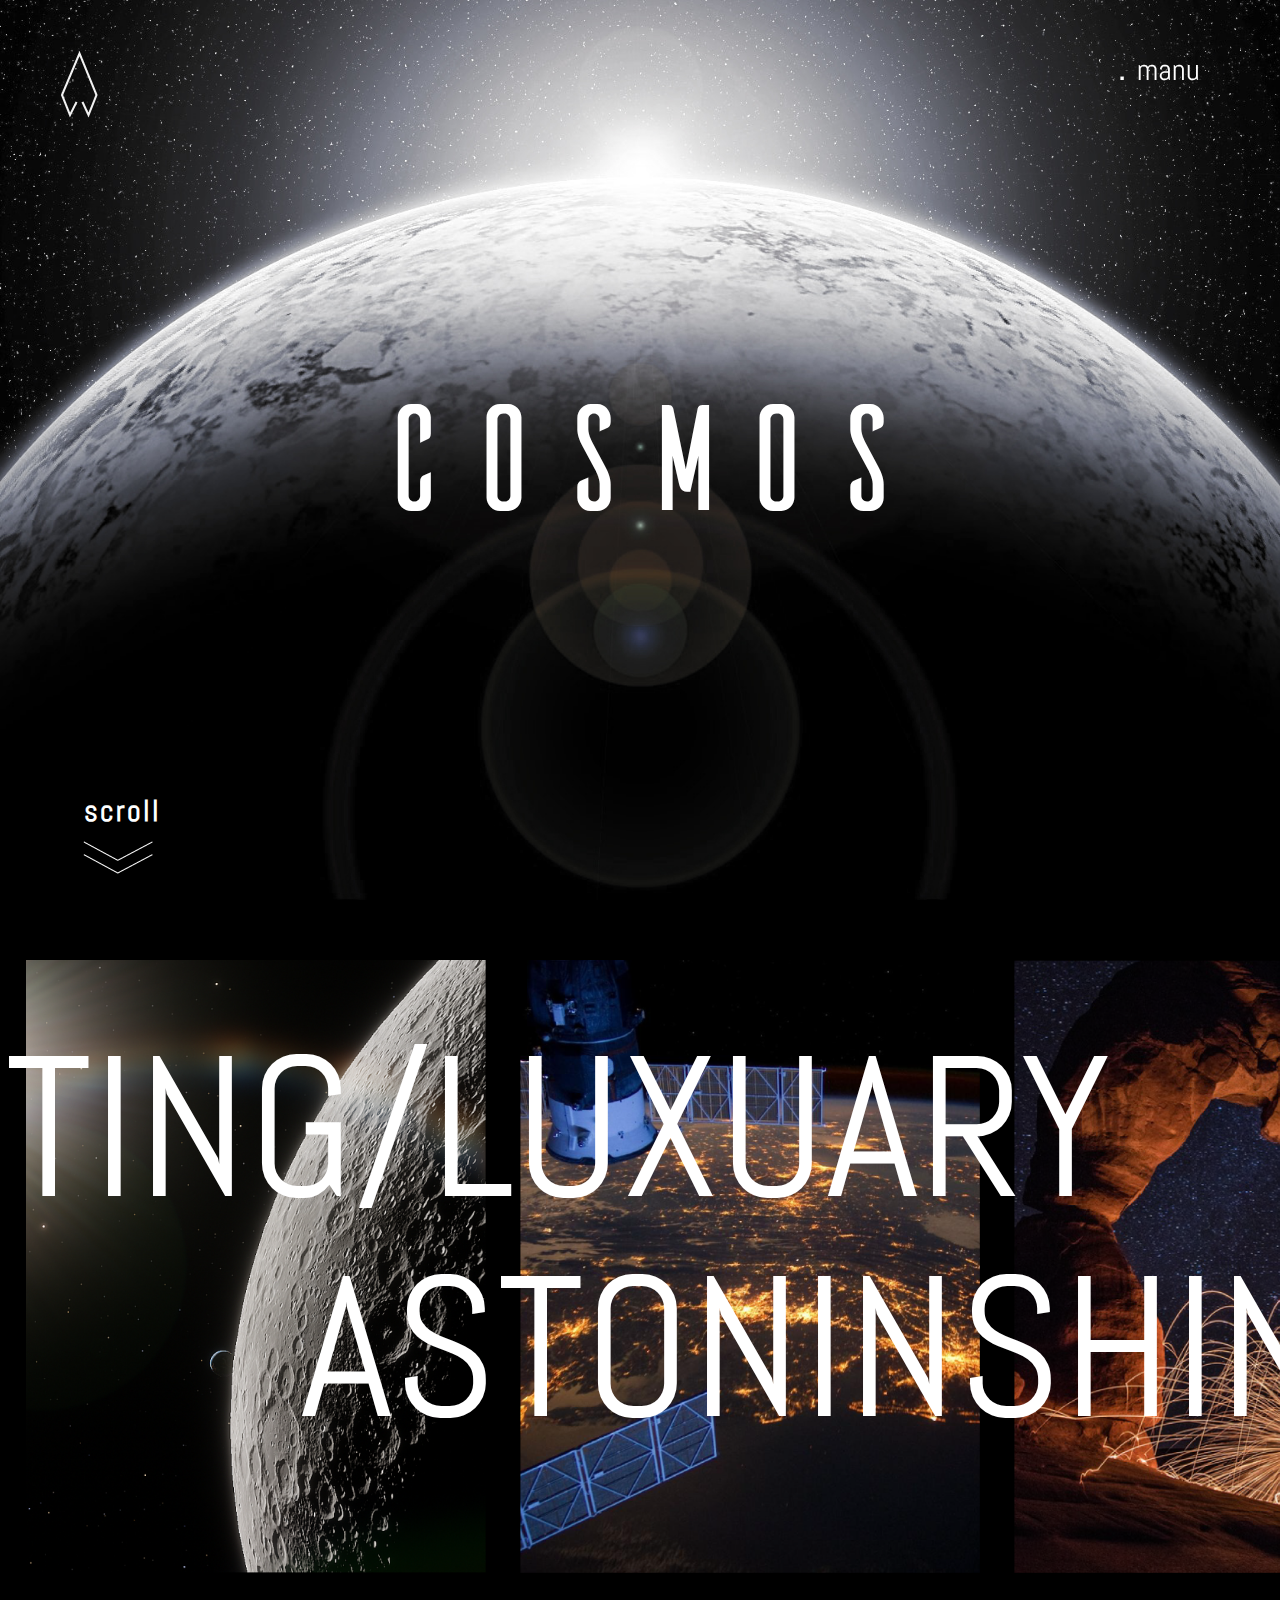
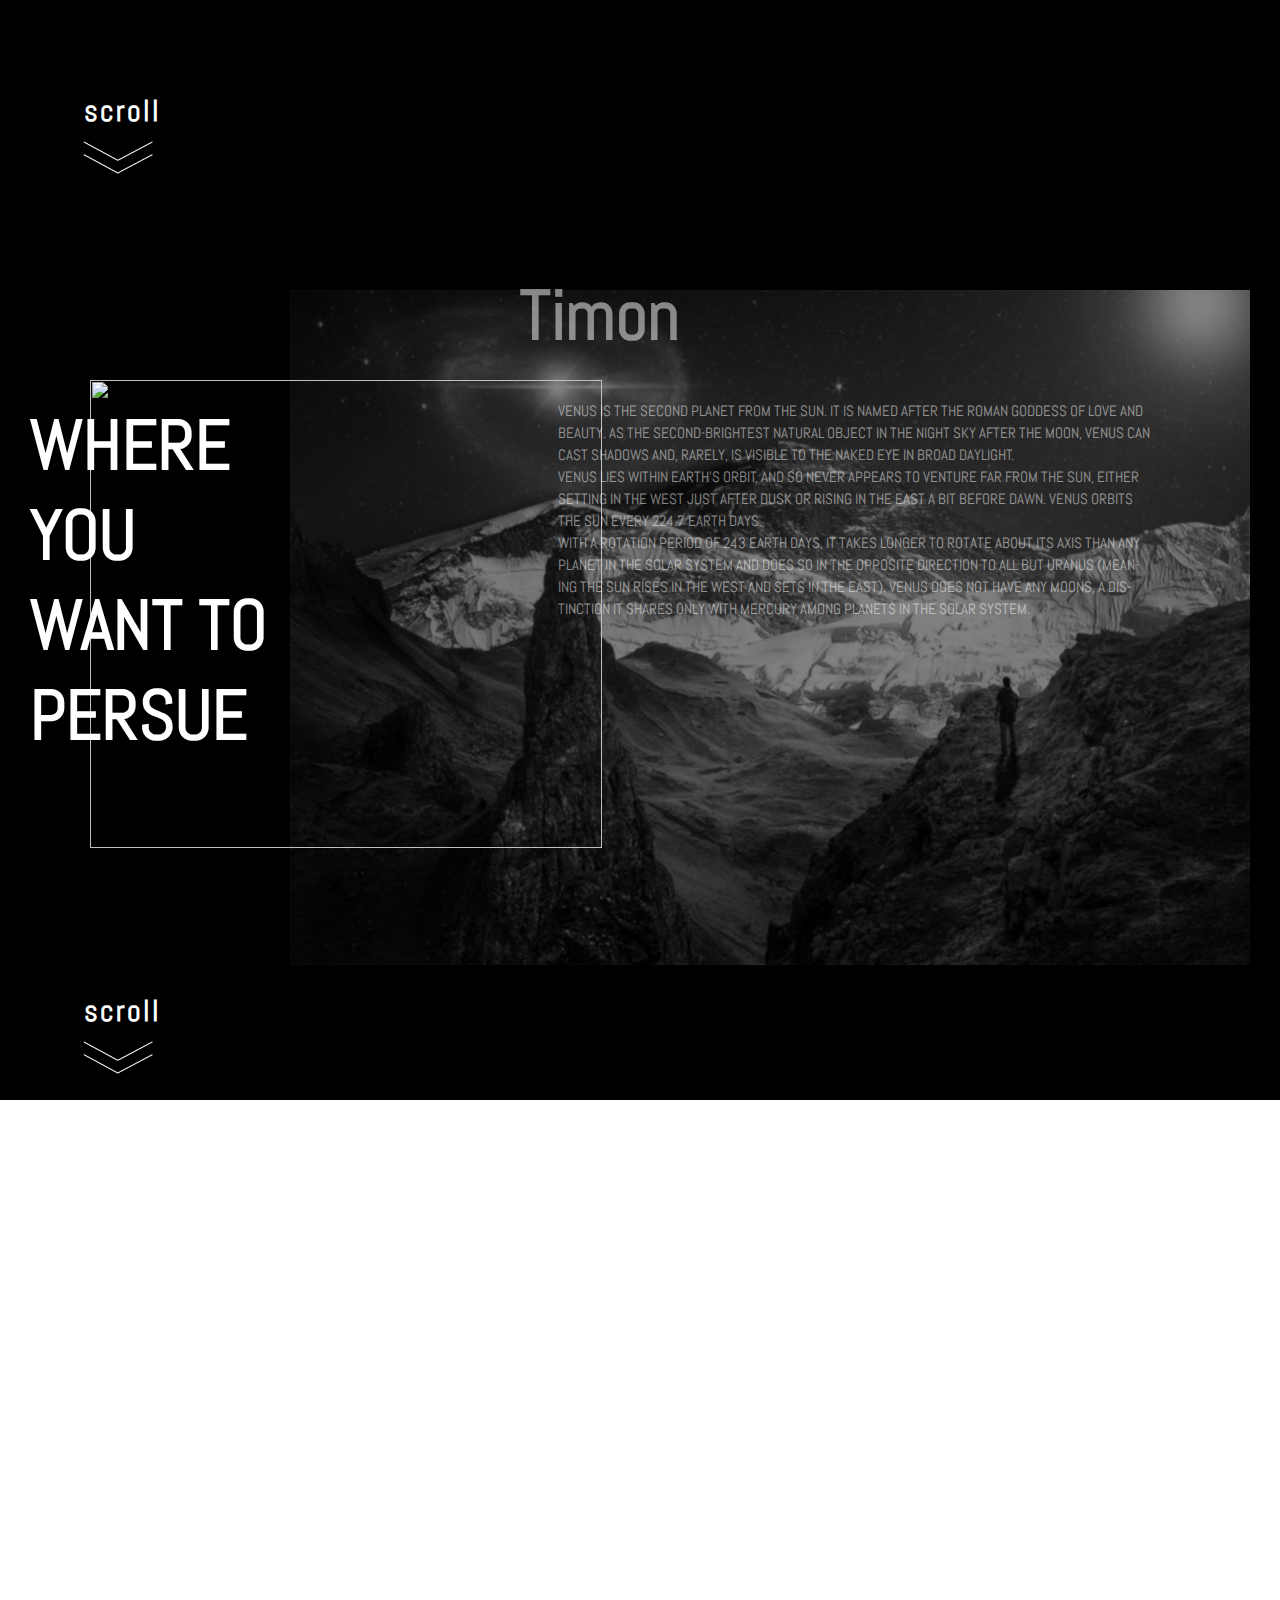
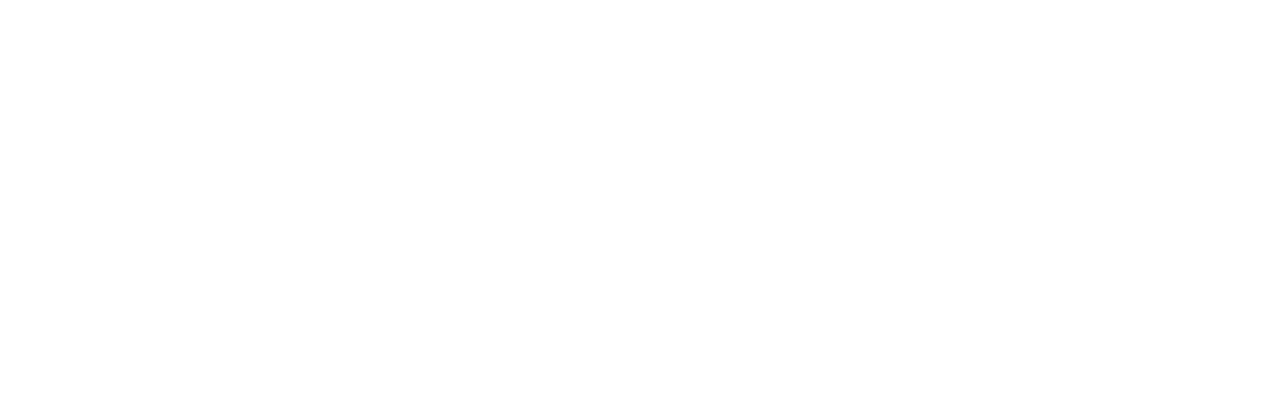
==== commit 6deafcd0: "optimize" ====
--- a/HW1/cosmos.html
+++ b/HW1/cosmos.html
@@ -52,8 +52,8 @@
       <div class="middle">
         <img id="pg3_left" src="image/3-1.png">
         <img id="pg3_right" src="image/3-2.png">
-        <h1 id="pg3_text_left" class="halo">WHERE<br>YOU<br>WANT TO<br>PERSUE</h1>
-        <h1 id="pg3_text_timon">Timon</h1>
+        <h1 id="pg3_text_left" class="halo pg3_text">WHERE<br>YOU<br>WANT TO<br>PERSUE</h1>
+        <h1 id="pg3_text_timon" class="pg3_text">Timon</h1>
         <h1 id="pg3_text_right">VENUS IS THE SECOND PLANET FROM THE SUN. IT IS NAMED AFTER THE ROMAN GODDESS OF LOVE AND
           <br> BEAUTY. AS THE SECOND-BRIGHTEST NATURAL OBJECT IN THE NIGHT SKY AFTER THE MOON, VENUS CAN
           <br>CAST SHADOWS AND, RARELY, IS VISIBLE TO THE NAKED EYE IN BROAD DAYLIGHT.
--- a/HW1/cosmos.css
+++ b/HW1/cosmos.css
@@ -81,20 +81,17 @@
   bottom: 20px;
   left: 5%;
   z-index: 2;
-  display: inline-block;/*
-  -webkit-transform: translate(0, -50%);
-  transform: translate(0, -50%);*/
+  display: inline-block;
   color: #fff;
   font-family : 'abel';
   font-size:20px;
   letter-spacing: .1em;
   text-decoration: none;
- /* transition: opacity .3s;*/
 }
 
 #pg3_left{
   position: absolute;
-  background-size: cover; /*Make the bk fullfill the screen*/
+  background-size: cover;
   width: 100vw; 
   height: 100vh;
   margin-top: 20vh;
@@ -107,7 +104,7 @@
 #pg3_right{
   opacity:0.5;
   position: absolute;
-  background-size: cover; /*Make the bk fullfill the screen*/
+  background-size: cover;
   width: 100vw; 
   height: 100vh;
   margin-top:10vh;
@@ -129,17 +126,6 @@
   bottom:50px;
   left:20px;
   font-size:30px;
-  /*
-  top: 30px;
-  left: 50%;
-  width: 24px;
-  height: 24px;
-  margin-left: -12px;
-  border-left: 1px solid #fff;
-  border-bottom: 1px solid #fff;
-  -webkit-transform: rotate(-45deg);
-  transform: rotate(-45deg);
-  box-sizing: border-box;*/
 }
 
 #arrow{
@@ -159,6 +145,7 @@
   color:white;
   z-index:100;
   text-decoration: none;
+
 }
 #manu a{
   text-decoration: none;
@@ -175,27 +162,23 @@
   display: inline-block;
   margin:60px 15px;
 }
+.pg3_text{
+  position:absolute;
+  font-weight:'lighter';
+  font-family:'abel';
+  font-size:70px;
+  color:white;
+  z-index:3;
+}
 
 #pg3_text_left{
-  position:absolute;
-  font-weight:lighter;
-  font-family:'abel';
-  font-size: 70px;
   top:200px;
   left:30px;
-  z-index:3;
-  color:white;
 }
 #pg3_text_timon{
   opacity:0.5;
-  position:absolute;
-  font-weight:lighter;
-  font-family:'abel';
-  font-size: 70px;
   top:70px;
   right:600px;
-  z-index:3;
-  color:white;
 }
 
 #pg3_text_right{
@@ -216,7 +199,7 @@
   font-family:'abel';
   font-size:200px;
   color:white;
-  z-index=5;
+  z-index:5;  
 }
 #pg2_text_left{
   left:5px;
